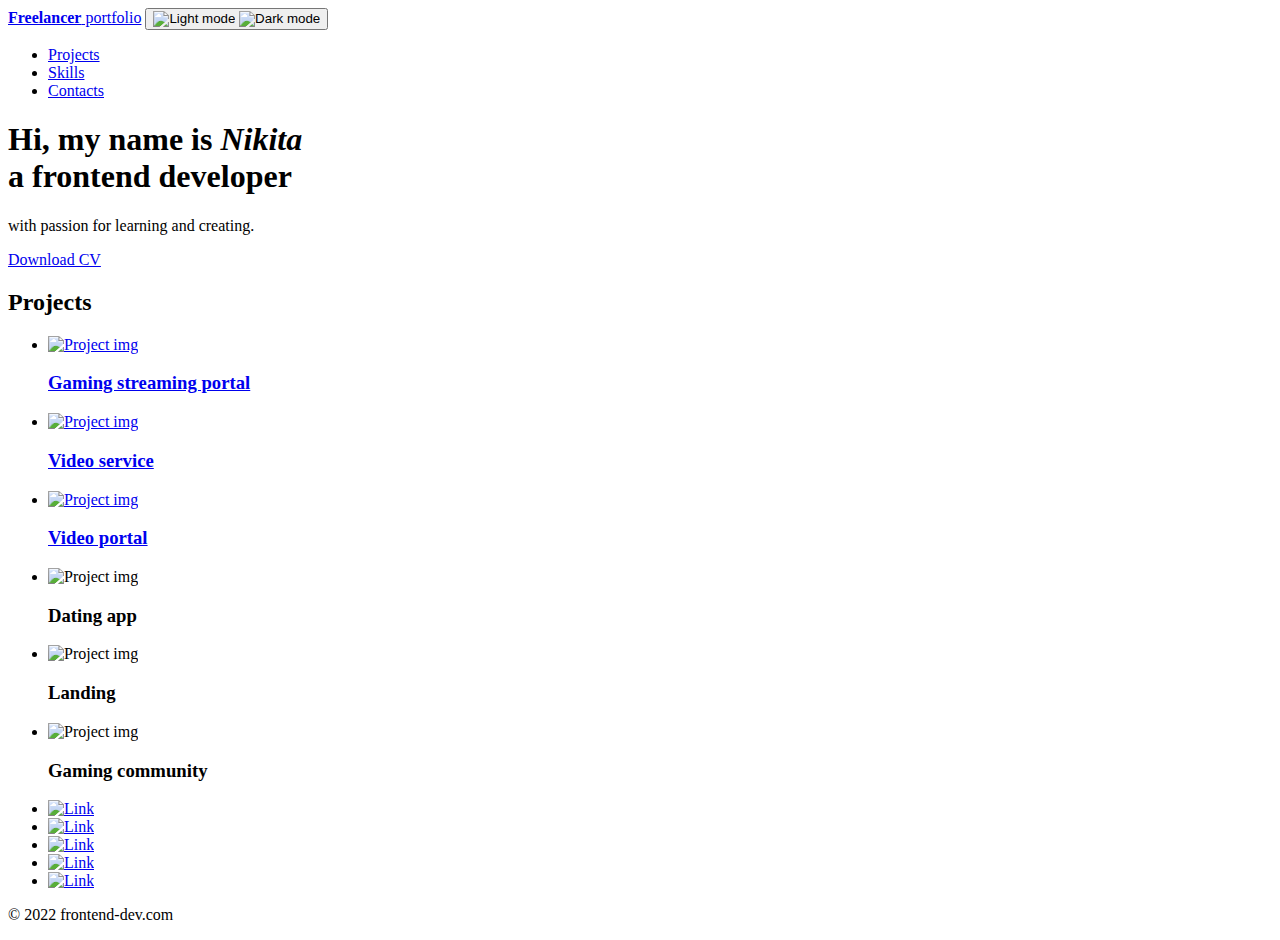
==== index.html @ 7e12ae9b "Add files via upload" ====
﻿<!DOCTYPE html>
<html lang="en">
<head>
    <meta charset="UTF-8">
    <meta http-equiv="X-UA-Compatible" content="IE=edge">
    <meta name="viewport" content="width=device-width, initial-scale=1.0">
    <title>Freelancer portfolio</title>
    <link rel="stylesheet" href="css/main.css">
</head>
<body>
    <nav class="nav">
        <div class="container">
            <div class="nav-row">
                <a href="index.html" class="logo"><strong>Freelancer</strong> portfolio</a>

                <button class="dark-mode-btn">
                    <img src="img/icons/sun.svg" alt="Light mode" class="dark-mode-btn__icon">
                    <img src="img/icons/moon.svg" alt="Dark mode" class="dark-mode-btn__icon">
                </button>

                <ul class="nav-list">
                    <li class="nav-list__item"><a href="index.html" class="nav-list__link nav-list__link--active">Projects</a></li>
                    <li class="nav-list__item"><a href="skills.html" class="nav-list__link">Skills</a></li>
                    <li class="nav-list__item"><a href="contacts.html" class="nav-list__link">Contacts</a></li>
                </ul>
            </div>
        </div>
    </nav>

    <header class="header">
        <div class="header__wrapper">
            <h1 class="header__title">
                <strong>Hi, my name is <em>Nikita</em></strong><br>
                a frontend developer
            </h1>
            <div class="header__text">
                <p>with passion for learning and creating.</p>
            </div>
            <a href="#!" class="btn">Download CV</a>
        </div>
    </header>

    <main class="section">
        <div class="container">
            <h2 class="title-1">Projects</h2>
            <ul class="projects">
                <li class="project">
                    <a href="project-page.html">
                        <img src="img/projects/01.jpg" alt="Project img" class="project__img">
                        <h3 class="project__title">Gaming streaming portal</h3>
                    </a>
                </li>
                <li class="project">
                    <a href="project-page.html">
                        <img src="img/projects/02.jpg" alt="Project img" class="project__img">
                        <h3 class="project__title">Video service</h3>
                    </a>
                </li>
                <li class="project">
                    <a href="project-page.html">
                        <img src="img/projects/03.jpg" alt="Project img" class="project__img">
                        <h3 class="project__title">Video portal</h3>
                    </a>
                </li>

                <li class="project">
                    <img src="img/projects/04.jpg" alt="Project img" class="project__img">
                    <h3 class="project__title">Dating app</h3>
                </li>
                <li class="project">
                    <img src="img/projects/05.jpg" alt="Project img" class="project__img">
                    <h3 class="project__title">Landing</h3>
                </li>
                <li class="project">
                    <img src="img/projects/06.jpg" alt="Project img" class="project__img">
                    <h3 class="project__title">Gaming community</h3>
                </li>

            </ul>
        </div>
    </main>

    <footer class="footer">
        <div class="container">
            <div class="footer__wrapper">
                <ul class="social">
                    <li class="social__item"><a href="#!"><img src="img/icons/vk.svg" alt="Link"></a></li>
                    <li class="social__item"><a href="#!"><img src="img/icons/instagram.svg" alt="Link"></a></li>
                    <li class="social__item"><a href="#!"><img src="img/icons/twitter.svg" alt="Link"></a></li>
                    <li class="social__item"><a href="https://github.com/NikitaGareev/Junior_dep.git"><img src="img/icons/gitHub.svg" alt="Link"></a></li>
                    <li class="social__item"><a href="#!"><img src="img/icons/linkedIn.svg" alt="Link"></a></li>
                </ul>
                <div class="copyright">
                    <p>© 2022 frontend-dev.com</p>
                </div>
            </div>
        </div>
    </footer>

    <script src="js/main.js"></script>

</body>
</html>
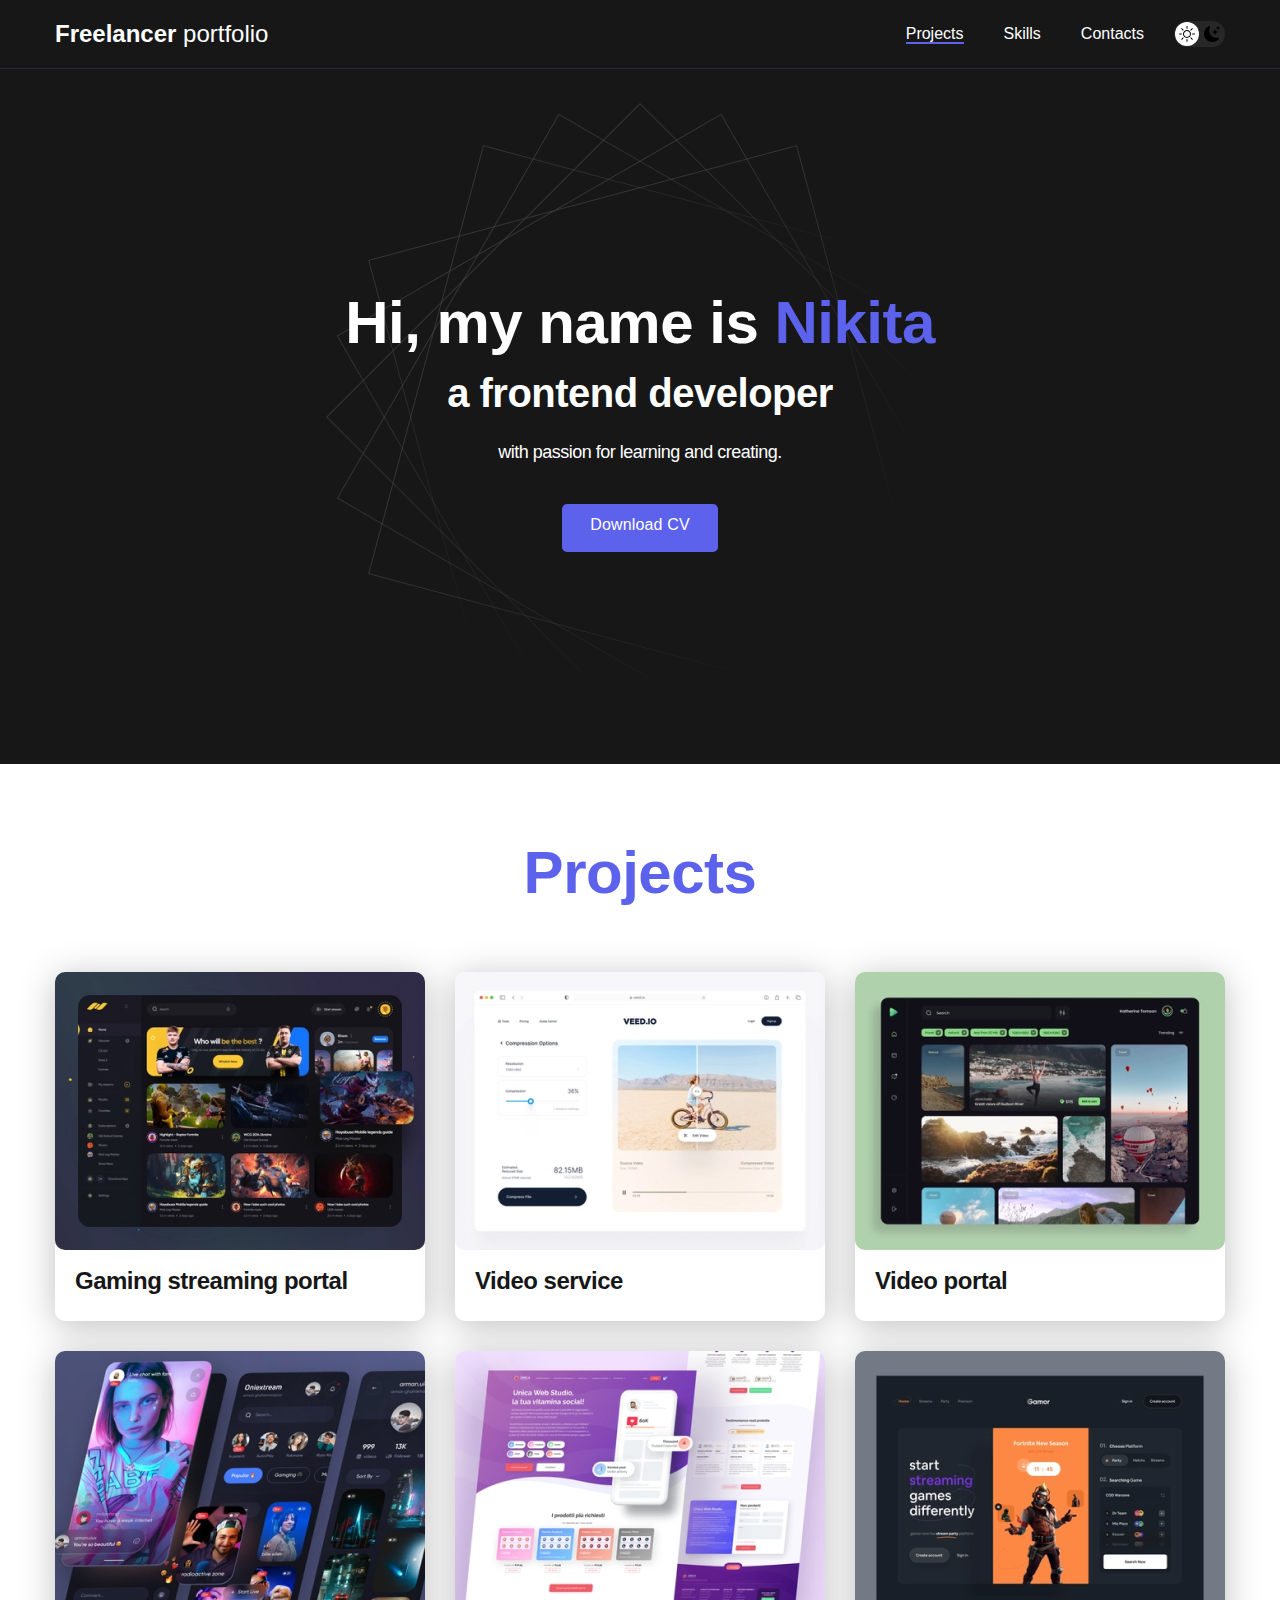
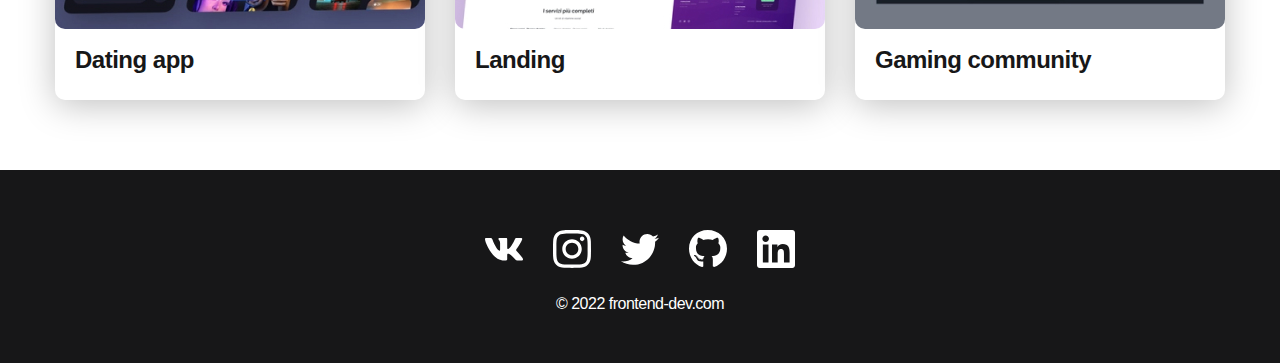
==== commit ccdae416: "Update index.html" ====
--- a/index.html
+++ b/index.html
@@ -84,11 +84,11 @@
         <div class="container">
             <div class="footer__wrapper">
                 <ul class="social">
-                    <li class="social__item"><a href="#!"><img src="img/icons/vk.svg" alt="Link"></a></li>
-                    <li class="social__item"><a href="#!"><img src="img/icons/instagram.svg" alt="Link"></a></li>
-                    <li class="social__item"><a href="#!"><img src="img/icons/twitter.svg" alt="Link"></a></li>
-                    <li class="social__item"><a href="https://github.com/NikitaGareev/Junior_dep.git"><img src="img/icons/gitHub.svg" alt="Link"></a></li>
-                    <li class="social__item"><a href="#!"><img src="img/icons/linkedIn.svg" alt="Link"></a></li>
+                    <li class="social__item"><a href="https://vk.com/"><img src="img/icons/vk.svg" alt="Link"></a></li>
+                    <li class="social__item"><a href="https://instagram.com/"><img src="img/icons/instagram.svg" alt="Link"></a></li>
+                    <li class="social__item"><a href="https://twitter.com/"><img src="img/icons/twitter.svg" alt="Link"></a></li>
+                    <li class="social__item"><a href="https://github.com"><img src="img/icons/gitHub.svg" alt="Link"></a></li>
+                    <li class="social__item"><a href="https://linkedIn.com"><img src="img/icons/linkedIn.svg" alt="Link"></a></li>
                 </ul>
                 <div class="copyright">
                     <p>© 2022 frontend-dev.com</p>
--- a/css/main.css
+++ b/css/main.css
@@ -0,0 +1,509 @@
+@import "reset.css";
+
+/*
+font-family: 'DM Sans', sans-serif;
+font-family: 'Poppins', sans-serif;
+*/
+
+/* * {
+    border: 1px solid red;
+} */
+
+:root {
+    --blackpure: #000;
+    --black: #171718;
+    --black-border: #26292D;
+    --white: #fff;
+    --purple: #5C62EC;
+
+    --text-color: var(--black);
+
+    --dark-bg: var(--black);
+    --dark-border: var(--black-border);
+    --header-text: var(--white);
+    --accent: var(--purple);
+
+    /* Light mode */
+    --page-bg: var(--white);
+    --text-color: var(--black);
+
+    --title-1: var(--accent);
+
+    --project-card-bg: var(--white);
+    --project-card-text: var(--black);
+    --box-shadow: 0px 5px 35px rgba(0, 0, 0, 0.25);
+}
+
+.dark {
+     /* Dark mode */
+    --page-bg: #252526;
+    --text-color: var(--white);
+
+    --title-1: var(--white);
+
+    --project-card-bg: var(--black);
+    --project-card-text: var(--white);
+    --box-shadow: 0px 5px 35px rgba(0, 0, 0, 0.8);
+}
+
+html, body {
+    display: flex;
+    flex-direction: column;
+    min-height: 100vh;
+
+    font-family: 'DM Sans', sans-serif;
+    letter-spacing: -0.5px;
+
+    /* Light mode */
+    background-color: var(--page-bg);
+    color: var(--text-color);
+}
+
+/* General */
+
+.container {
+    margin: 0 auto;
+    padding: 0 15px;
+    max-width: 1200px;
+}
+
+.none {
+    display: none !important;
+}
+
+.section {
+    padding: 70px 0;
+}
+
+.title-1 {
+    margin-bottom: 60px;
+
+    font-size: 60px;
+    font-weight: 700;
+    line-height: 1.3;
+    color: var(--title-1);
+    text-align: center;
+}
+
+.title-2 {
+    margin-bottom: 20px;
+
+    font-size: 40px;
+    font-weight: 700;
+    line-height: 1.3;
+}
+
+/* Nav */
+
+.nav {
+    padding: 20px 0;
+    border-bottom: 1px solid var(--dark-border);
+    background-color: var(--dark-bg);
+    color: var(--header-text);
+    letter-spacing: normal;
+}
+
+.nav-row {
+    display: flex;
+    justify-content: flex-end;
+    align-items: center;
+    column-gap: 30px;
+    row-gap: 20px;
+    flex-wrap: wrap;
+}
+
+.logo {
+    margin-right: auto;
+    color: var(--header-text);
+    font-size: 24px;
+    font-family: 'Poppins', sans-serif;
+}
+
+.logo strong {
+    font-weight: 700;
+}
+
+.nav-list {
+    display: flex;
+    flex-wrap: wrap;
+    row-gap: 10px;
+    align-items: center;
+    column-gap: 40px;
+    font-size: 16px;
+    font-weight: 500;
+    font-family: 'Poppins', sans-serif;
+}
+
+.nav-list__link {
+    color: var(--header-text);
+    transition: opacity 0.2s ease-in;
+}
+
+.nav-list__link:hover {
+    opacity: 0.8;
+}
+
+.nav-list__link--active {
+    position: relative;
+}
+
+.nav-list__link--active::before {
+    content: "";
+
+    position: absolute;
+    left: 0;
+    top: 100%;
+
+    display: block;
+    height: 2px;
+    width: 100%;
+    background-color: var(--accent);
+}
+
+/* Dark mode btn */
+
+.dark-mode-btn {
+    order: 9;
+
+    position: relative;
+    display: flex;
+    justify-content: space-between;
+
+    width: 51px;
+    height: 26px;
+    padding: 5px;
+
+    border-radius: 50px;
+    background-color: #272727;
+}
+
+.dark-mode-btn::before {
+    content: "";
+
+    position: absolute;
+    top: 1px;
+    left: 1px;
+
+    display: block;
+    width: 24px;
+    height: 24px;
+
+    border-radius: 50%;
+    background-color: var(--white);
+
+    transition: left 0.2s ease-in;
+}
+
+.dark-mode-btn--active::before {
+    left: 26px;
+}
+
+.dark-mode-btn__icon {
+    position: relative;
+    z-index: 9;
+}
+
+/* Header */
+
+.header {
+    padding: 40px 0;
+    min-height: 695px;
+
+    display: flex;
+    justify-content: center;
+    align-items: center;
+
+    background-color: var(--dark-bg);
+    background-image: url('../img/header-bg.png');
+    background-repeat: no-repeat;
+    background-size: auto;
+    background-position: center center;
+
+    color: var(--header-text);
+    text-align: center;
+}
+
+.header__wrapper {
+    padding: 0 15px;
+    max-width: 660px;
+}
+
+.header__title {
+    margin-bottom: 20px;
+    font-size: 40px;
+    font-weight: 700;
+    line-height: 1.4;
+}
+
+.header__title strong {
+    font-size: 60px;
+    font-weight: 700;
+}
+
+.header__title em {
+    font-style: normal;
+    color: var(--accent);
+}
+
+.header__text {
+    margin-bottom: 40px;
+    font-size: 18px;
+    line-height: 1.333;
+}
+
+.header__text p + p{
+    margin-top: 0.5em;
+}
+
+/* Btn */
+
+.btn {
+    display: inline-block;
+    height: 48px;
+    padding: 12px 28px;
+
+    border-radius: 5px;
+    background-color: var(--accent);
+    color: var(--white);
+    letter-spacing: 0.15px;
+    font-size: 16px;
+    font-weight: 500;
+
+    transition: opacity 0.2s ease-in;
+}
+
+.btn:hover {
+    opacity: 0.8;
+}
+
+.btn:active {
+    position: relative;
+    top: 1px;
+}
+
+/* Btn outline */
+
+.btn-outline {
+    display: flex;
+    column-gap: 10px;
+    align-items: center;
+
+    height: 48px;
+    padding: 12px 20px;
+
+    border-radius: 5px;
+    border: 1px solid var(--blackpure);
+    background-color: var(--white);
+    color: var(--blackpure);
+
+    transition: opacity 0.2s ease-in;
+}
+
+.btn-outline:hover {
+    opacity: 0.8;
+}
+
+.btn-outline:active {
+    position: relative;
+    top: 1px;
+}
+
+/* Projects  */
+
+.projects {
+    display: flex;
+    justify-content: center;
+    flex-wrap: wrap;
+    column-gap: 30px;
+    row-gap: 30px;
+}
+
+.project {
+    max-width: 370px;
+    background-color: var(--project-card-bg);
+    box-shadow: var(--box-shadow);
+    border-radius: 10px;
+}
+
+.project__img {
+    border-radius: 10px;
+}
+
+.project__title {
+    padding: 15px 20px 25px;
+    font-weight: 700;
+    font-size: 24px;
+    line-height: 1.3;
+    color: var(--project-card-text);
+}
+
+/* Project details */
+
+.project-details {
+    margin: 0 auto;
+    max-width: 865px;
+
+    display: flex;
+    flex-direction: column;
+    align-items: center;
+
+    text-align: center;
+}
+
+.project-details__cover {
+    max-width: 100%;
+    margin-bottom: 40px;
+
+    box-shadow: 0px 5px 35px rgba(0, 0, 0, 0.25);
+    border-radius: 10px;
+}
+
+.project-details__desc {
+    margin-bottom: 30px;
+
+    font-weight: 700;
+    font-size: 24px;
+    line-height: 1.3;
+}
+
+/* Content list */
+
+.content-list {
+    margin: 0 auto;
+    max-width: 570px;
+    display: flex;
+    flex-direction: column;
+    align-items: center;
+    row-gap: 40px;
+    text-align: center;
+}
+
+.content-list a {
+    color: var(--accent);
+}
+
+.content-list__item {
+    font-size: 18px;
+    line-height: 1.5;
+}
+
+.content-list__item p + p {
+    margin-top: 0.5em;
+}
+
+/* Footer */
+
+.footer {
+    margin-top: auto;
+    padding: 60px 0 50px;
+    background-color: var(--dark-bg);
+    color: var(--header-text);
+}
+
+.footer__wrapper {
+    display: flex;
+    flex-direction: column;
+    align-items: center;
+    row-gap: 27px;
+}
+
+.social {
+    display: flex;
+    column-gap: 30px;
+    align-items: center;
+}
+
+.copyright {
+    font-size: 16px;
+}
+
+.copyright p + p {
+    margin-top: 0.5em;
+}
+
+@media (max-width: 620px) {
+
+    /* Header  */
+
+    .header {
+        min-height: unset;
+    }
+
+    .header__title {
+        font-size: 30px;
+    }
+
+    .header__title strong {
+        font-size: 40px;
+    }
+
+    /* Nav */
+
+    .nav-row {
+        justify-content: space-between;
+    }
+
+    .dark-mode-btn {
+        order: 0;
+    }
+
+    /* General */
+
+    .section {
+        padding: 40px 0;
+    }
+
+    .title-1 {
+        margin-bottom: 30px;
+        font-size: 40px;
+    }
+
+    .title-2 {
+        margin-bottom: 10px;
+        font-size: 30px;
+    }
+
+    /* Projects */
+
+    .project__title {
+        font-size: 22px;
+    }
+
+    /* Project page */
+
+    .project-details__desc {
+        margin-bottom: 20px;
+        font-size: 22px;
+    }
+
+    /* Content List */
+
+    .content-list {
+        row-gap: 20px;
+    }
+
+    .content-list__item {
+        font-size: 16px;
+    }
+
+    /* Footer */
+
+    .footer {
+        padding: 40px 0 30px;
+    }
+
+    .footer__wrapper {
+        row-gap: 20px;
+    }
+
+    /* Social */
+
+    .social {
+        column-gap: 20px;
+    }
+
+    .social__item {
+        width: 28px;
+    }
+
+}
